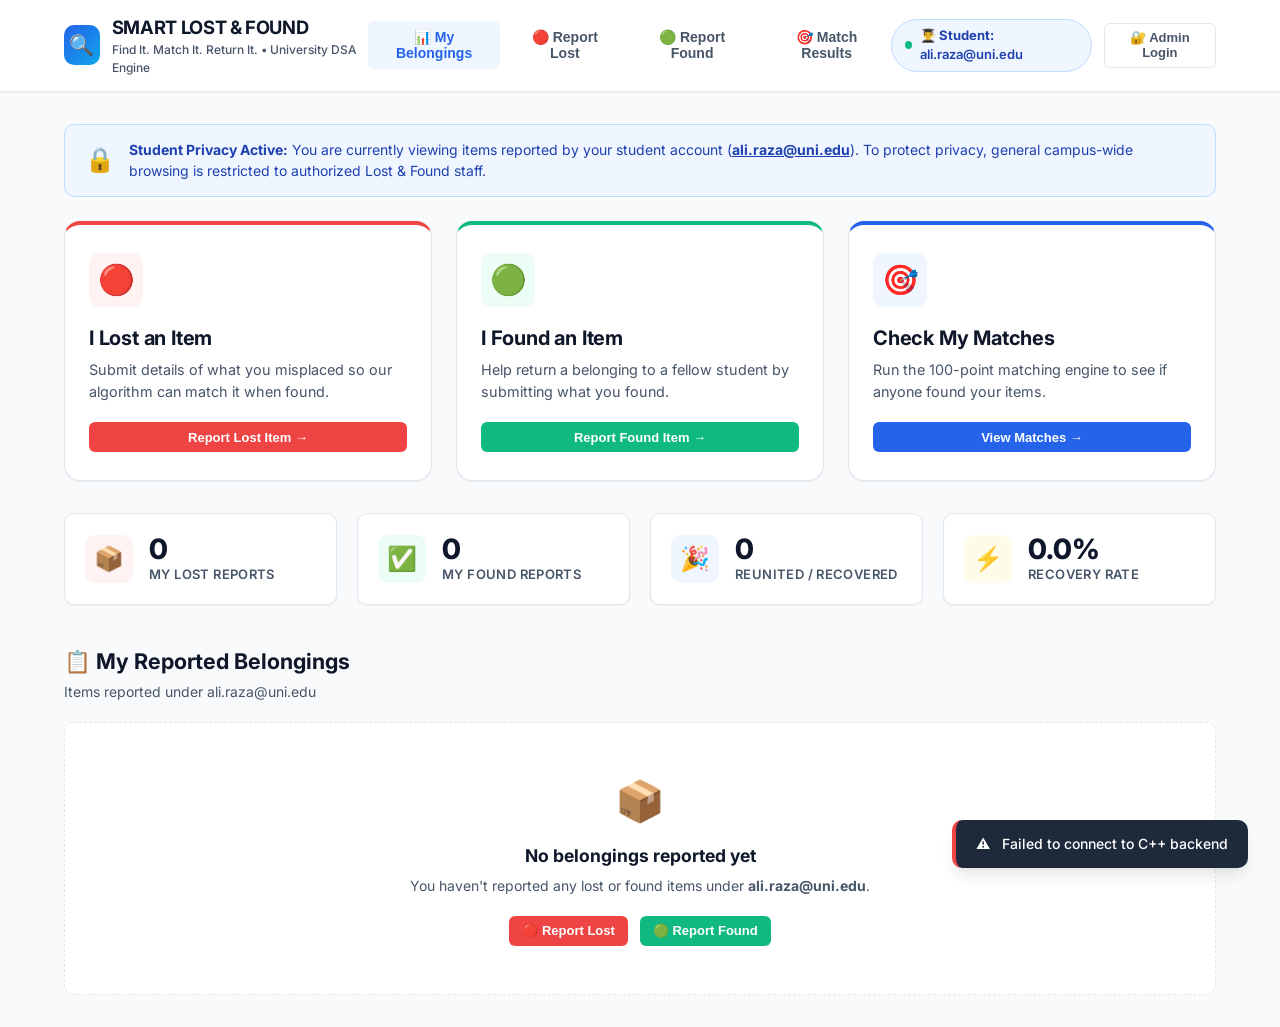
==== smart_lost_found/frontend/index.html @ 178364dd "first commit" ====
<!DOCTYPE html>
<html lang="en">

<head>
  <meta charset="UTF-8">
  <meta name="viewport" content="width=device-width, initial-scale=1.0">
  <title>Smart Lost & Found | Find It. Match It. Return It.</title>
  <link rel="stylesheet" href="css/style.css">
  <link rel="preconnect" href="https://fonts.googleapis.com">
  <link rel="preconnect" href="https://fonts.gstatic.com" crossorigin>
  <link
    href="https://fonts.googleapis.com/css2?family=Inter:wght@400;500;600;700;800&family=JetBrains+Mono:wght@400;600&display=swap"
    rel="stylesheet">
</head>

<body>

  <!-- Top Navigation Bar -->
  <header class="navbar">
    <div class="nav-container">
      <a href="#dashboard" class="brand-logo" onclick="switchView('dashboard')">
        <div class="brand-icon">🔍</div>
        <div>
          <div class="brand-title">SMART LOST &amp; FOUND</div>
          <div class="brand-motto">Find It. Match It. Return It. &bull; University DSA Engine</div>
        </div>
      </a>

      <!-- Primary Navigation Links -->
      <nav>
        <ul class="nav-links">
          <li><button class="nav-btn active" id="nav-dashboard" onclick="switchView('dashboard')">🏠 My Items</button>
          </li>
          <li><button class="nav-btn" id="nav-report-lost" onclick="switchView('report-lost')">🔴 Report Lost</button>
          </li>
          <li><button class="nav-btn" id="nav-report-found" onclick="switchView('report-found')">🟢 Report
              Found</button></li>
          <li><button class="nav-btn" id="nav-matches" onclick="switchView('matches')">🎯 Match Results</button></li>
          <!-- Admin-Only Navigation (Dynamically shown when admin logs in) -->
          <li id="nav-item-browse" style="display:none;"><button class="nav-btn" id="nav-browse"
              onclick="switchView('browse')">🔍 Browse All Items</button></li>
          <li id="nav-item-stats" style="display:none;"><button class="nav-btn" id="nav-stats"
              onclick="switchView('stats')">📈 DSA Engine &amp; Stats</button></li>
        </ul>
      </nav>

      <!-- User Role Status & Switcher -->
      <div class="user-auth-box">
        <div class="user-badge student-active" id="current-user-badge">
          <span class="user-role-dot"></span>
          <span id="current-user-label">👨‍🎓 Student</span>
        </div>
        <button class="btn btn-outline btn-sm" id="auth-action-btn" onclick="openLoginModal()">🔐 Switch / Admin
          Login</button>
      </div>
    </div>
  </header>

  <!-- Main Content Container -->
  <main class="main-wrapper">

    <!-- ===================================================================
         VIEW 1: DASHBOARD (HOME)
         =================================================================== -->
    <section id="view-dashboard" class="view-section active">

      <!-- Student Privacy Alert Banner (Visible only in student mode) -->
      <div class="privacy-banner" id="student-privacy-banner">
        <span class="privacy-icon">🔒</span>
        <div>
          <strong>Student Privacy Active:</strong> You are currently viewing items reported by your student account
          (<span id="banner-student-email" style="text-decoration:underline; font-weight:700;">ali.raza@uni.edu</span>).
          To protect privacy, general campus-wide browsing is restricted to authorized Lost &amp; Found staff.
        </div>
      </div>

      <!-- Quick Action Cards (Very easy to understand) -->
      <div class="quick-actions-row">
        <div class="action-card card-lost" onclick="switchView('report-lost')">
          <div class="action-icon">🔴</div>
          <div class="action-info">
            <h3 class="action-title">I Lost an Item</h3>
            <p class="action-desc">Submit details of what you misplaced so our algorithm can match it when found.</p>
          </div>
          <button class="btn btn-danger btn-sm">Report Lost Item &rarr;</button>
        </div>

        <div class="action-card card-found" onclick="switchView('report-found')">
          <div class="action-icon">🟢</div>
          <div class="action-info">
            <h3 class="action-title">I Found an Item</h3>
            <p class="action-desc">Help return a belonging to a fellow student by submitting what you found.</p>
          </div>
          <button class="btn btn-success btn-sm">Report Found Item &rarr;</button>
        </div>

        <div class="action-card card-match" onclick="switchView('matches')">
          <div class="action-icon">🎯</div>
          <div class="action-info">
            <h3 class="action-title">Check My Matches</h3>
            <p class="action-desc">Run the 100-point matching engine to see if anyone found your items.</p>
          </div>
          <button class="btn btn-primary btn-sm">View Matches &rarr;</button>
        </div>
      </div>

      <!-- Summary Stat Cards -->
      <div class="stats-grid">
        <div class="stat-card">
          <div class="stat-icon rose">📦</div>
          <div>
            <div class="stat-value" id="dash-total-lost">0</div>
            <div class="stat-label" id="label-stat-lost">My Lost Reports</div>
          </div>
        </div>
        <div class="stat-card">
          <div class="stat-icon green">✅</div>
          <div>
            <div class="stat-value" id="dash-total-found">0</div>
            <div class="stat-label" id="label-stat-found">My Found Reports</div>
          </div>
        </div>
        <div class="stat-card">
          <div class="stat-icon blue">🎉</div>
          <div>
            <div class="stat-value" id="dash-total-recovered">0</div>
            <div class="stat-label" id="label-stat-recovered">Reunited / Recovered</div>
          </div>
        </div>
        <div class="stat-card">
          <div class="stat-icon amber">⚡</div>
          <div>
            <div class="stat-value" id="dash-recovery-rate">0%</div>
            <div class="stat-label">Recovery Rate</div>
          </div>
        </div>
      </div>

      <!-- User's Items List Header -->
      <div class="section-header">
        <div>
          <h2 class="section-title" id="dashboard-items-heading">📋 My Reported Belongings</h2>
          <p class="section-subtitle" id="dashboard-items-subheading">Items you have reported to the university lost
            &amp; found system.</p>
        </div>
      </div>

      <!-- Items Grid -->
      <div class="items-grid" id="dashboard-recent-grid">
        <!-- Rendered dynamically by JavaScript -->
      </div>
    </section>

    <!-- ===================================================================
         VIEW 2: SEARCH & BROWSE (ADMIN ONLY)
         =================================================================== -->
    <section id="view-browse" class="view-section">
      <div class="section-header">
        <div>
          <h2 class="section-title">🔍 Campus Catalog Browser (Admin View)</h2>
          <p class="section-subtitle">Full visibility over all reported campus items. Sorted using manual Merge Sort.
          </p>
        </div>
      </div>

      <!-- Filter Controls Bar -->
      <div class="filter-bar">
        <div class="filter-row">
          <div class="search-input-box">
            <span class="search-icon">🔍</span>
            <input type="text" id="search-input" placeholder="Search by title, brand, color, location, or keyword..."
              oninput="handleSearchChange()">
          </div>
          <select class="select-control" id="filter-type" onchange="handleFilterChange()">
            <option value="ALL">All Types (Lost &amp; Found)</option>
            <option value="LOST">Lost Items Only</option>
            <option value="FOUND">Found Items Only</option>
          </select>
          <select class="select-control" id="filter-category" onchange="handleFilterChange()">
            <option value="ALL">All Categories</option>
            <option value="Electronics">Electronics</option>
            <option value="Documents & Cards">Documents &amp; Cards</option>
            <option value="Keys & Wallets">Keys &amp; Wallets</option>
            <option value="Bags & Backpacks">Bags &amp; Backpacks</option>
            <option value="Books & Stationery">Books &amp; Stationery</option>
          </select>
          <select class="select-control" id="filter-status" onchange="handleFilterChange()">
            <option value="ALL">All Statuses</option>
            <option value="ACTIVE">Active (Matching)</option>
            <option value="RECOVERED">Recovered (Archived)</option>
          </select>
          <select class="select-control" id="filter-sort" onchange="handleFilterChange()">
            <option value="DATE_NEWEST">Sort: Newest First (Merge Sort)</option>
            <option value="DATE_OLDEST">Sort: Oldest First (Merge Sort)</option>
            <option value="NAME_AZ">Sort: Name A-Z (Merge Sort)</option>
            <option value="NAME_ZA">Sort: Name Z-A (Merge Sort)</option>
          </select>
          <button class="btn btn-outline" onclick="resetFilters()">Reset Filters</button>
        </div>
      </div>

      <!-- Item Grid -->
      <div class="items-grid" id="browse-items-grid">
        <!-- Rendered via JS -->
      </div>
    </section>

    <!-- ===================================================================
         VIEW 3: REPORT LOST ITEM
         =================================================================== -->
    <section id="view-report-lost" class="view-section">
      <div class="form-card">
        <div class="form-header">
          <div class="form-header-badge badge-lost">🔴 STEP 1 OF RECOVERY</div>
          <h2 class="section-title">Report a Lost Item</h2>
          <p class="section-subtitle">Fill in the details below. Our C++ matching algorithm will compare it against all
            found items.</p>
        </div>

        <form id="form-lost" onsubmit="submitReport(event, 'LOST')">
          <div class="form-grid">
            <div class="form-group full-width">
              <label class="form-label">What is the item? *</label>
              <input type="text" class="form-input" id="lost-name" required
                placeholder="e.g., Casio FX-991ES Scientific Calculator, Black Dell Backpack">
              <span class="form-help">Enter brand and model if you know it for better matching accuracy.</span>
            </div>

            <div class="form-group">
              <label class="form-label">Category *</label>
              <select class="form-select" id="lost-category" required>
                <option value="">-- Choose Category --</option>
                <option value="Electronics">Electronics (Phones, Laptops, Calculators, USB)</option>
                <option value="Documents & Cards">Documents &amp; Cards (Student ID, Licenses)</option>
                <option value="Keys & Wallets">Keys &amp; Wallets</option>
                <option value="Bags & Backpacks">Bags &amp; Backpacks</option>
                <option value="Books & Stationery">Books &amp; Stationery</option>
                <option value="Other">Other</option>
              </select>
            </div>

            <div class="form-group">
              <label class="form-label">Primary Color *</label>
              <input type="text" class="form-input" id="lost-color" required placeholder="e.g., Black, Blue, Silver">
            </div>

            <div class="form-group">
              <label class="form-label">Brand / Manufacturer (Optional)</label>
              <input type="text" class="form-input" id="lost-brand" placeholder="e.g., Casio, Apple, Dell, Samsonite">
            </div>

            <div class="form-group">
              <label class="form-label">Campus Location Where Lost *</label>
              <select class="form-select" id="lost-location" required>
                <option value="">-- Select Location --</option>
                <option value="Main Library">Main Library</option>
                <option value="Cafeteria & Food Court">Cafeteria &amp; Food Court</option>
                <option value="Computer Science Labs">Computer Science Labs</option>
                <option value="Student Center">Student Center</option>
                <option value="Engineering Block A">Engineering Block A</option>
                <option value="Sports Complex / Gym">Sports Complex / Gym</option>
                <option value="Central Auditorium">Central Auditorium</option>
                <option value="Main Parking Area">Main Parking Area</option>
              </select>
            </div>

            <div class="form-group">
              <label class="form-label">Date Lost *</label>
              <input type="date" class="form-input" id="lost-date" required>
            </div>

            <div class="form-group">
              <label class="form-label">Your Contact (Email or Phone) *</label>
              <input type="text" class="form-input" id="lost-contact" required placeholder="e.g., ali.raza@uni.edu">
              <span class="form-help">Finder will use this to contact you when matched.</span>
            </div>

            <div class="form-group full-width">
              <label class="form-label">Keywords / Tags (Optional)</label>
              <input type="text" class="form-input" id="lost-keywords"
                placeholder="e.g., calculator casio fx991es scientific black math">
              <span class="form-help">Keywords boost the StringMatcher algorithm score (+10 pts).</span>
            </div>

            <div class="form-group full-width">
              <label class="form-label">Description / Identifying Marks</label>
              <textarea class="form-textarea" id="lost-description" rows="3"
                placeholder="Mention any scratches, stickers, case details, or unique features that prove it is yours..."></textarea>
            </div>
          </div>

          <button type="submit" class="btn btn-danger btn-large" style="width:100%;">🔴 SUBMIT LOST ITEM REPORT</button>
        </form>
      </div>
    </section>

    <!-- ===================================================================
         VIEW 4: REPORT FOUND ITEM
         =================================================================== -->
    <section id="view-report-found" class="view-section">
      <div class="form-card">
        <div class="form-header">
          <div class="form-header-badge badge-found">🟢 RETURN A BELONGING</div>
          <h2 class="section-title">Report a Found Item</h2>
          <p class="section-subtitle">Did you find an item on campus? Submit it here so the rightful owner can be
            contacted.</p>
        </div>

        <form id="form-found" onsubmit="submitReport(event, 'FOUND')">
          <div class="form-grid">
            <div class="form-group full-width">
              <label class="form-label">What item did you find? *</label>
              <input type="text" class="form-input" id="found-name" required
                placeholder="e.g., Casio Scientific Calculator, Blue Engineering File">
            </div>

            <div class="form-group">
              <label class="form-label">Category *</label>
              <select class="form-select" id="found-category" required>
                <option value="">-- Choose Category --</option>
                <option value="Electronics">Electronics (Phones, Laptops, Calculators, USB)</option>
                <option value="Documents & Cards">Documents &amp; Cards (Student ID, Licenses)</option>
                <option value="Keys & Wallets">Keys &amp; Wallets</option>
                <option value="Bags & Backpacks">Bags &amp; Backpacks</option>
                <option value="Books & Stationery">Books &amp; Stationery</option>
                <option value="Other">Other</option>
              </select>
            </div>

            <div class="form-group">
              <label class="form-label">Color *</label>
              <input type="text" class="form-input" id="found-color" required placeholder="e.g., Black, Blue, Silver">
            </div>

            <div class="form-group">
              <label class="form-label">Brand / Manufacturer (Optional)</label>
              <input type="text" class="form-input" id="found-brand" placeholder="e.g., Casio, Apple, Dell">
            </div>

            <div class="form-group">
              <label class="form-label">Campus Location Where Found *</label>
              <select class="form-select" id="found-location" required>
                <option value="">-- Select Location --</option>
                <option value="Main Library">Main Library</option>
                <option value="Cafeteria & Food Court">Cafeteria &amp; Food Court</option>
                <option value="Computer Science Labs">Computer Science Labs</option>
                <option value="Student Center">Student Center</option>
                <option value="Engineering Block A">Engineering Block A</option>
                <option value="Sports Complex / Gym">Sports Complex / Gym</option>
                <option value="Central Auditorium">Central Auditorium</option>
                <option value="Main Parking Area">Main Parking Area</option>
              </select>
            </div>

            <div class="form-group">
              <label class="form-label">Date Found *</label>
              <input type="date" class="form-input" id="found-date" required>
            </div>

            <div class="form-group">
              <label class="form-label">Your Contact (Finder Email or Phone) *</label>
              <input type="text" class="form-input" id="found-contact" required placeholder="e.g., finder@uni.edu">
              <span class="form-help">Owner will reach out to this contact to collect the item.</span>
            </div>

            <div class="form-group full-width">
              <label class="form-label">Keywords (Optional)</label>
              <input type="text" class="form-input" id="found-keywords"
                placeholder="e.g., calculator casio fx991es scientific desk library">
            </div>

            <div class="form-group full-width">
              <label class="form-label">Where did you find it / Where is it stored now?</label>
              <textarea class="form-textarea" id="found-description" rows="3"
                placeholder="e.g., Found on study table in 2nd floor library reading room. Currently with reception..."></textarea>
            </div>
          </div>

          <button type="submit" class="btn btn-success btn-large" style="width:100%;">🟢 SUBMIT FOUND ITEM
            REPORT</button>
        </form>
      </div>
    </section>

    <!-- ===================================================================
         VIEW 5: FIND MATCHES (DSA CORE ENGINE)
         =================================================================== -->
    <section id="view-matches" class="view-section">
      <div class="section-header">
        <div>
          <h2 class="section-title">🎯 Algorithmic Match Results</h2>
          <p class="section-subtitle">Evaluated using the 100-Point Rule Formula and ranked by the custom C++ Max Heap.
          </p>
        </div>
      </div>

      <!-- Match Selector Card -->
      <div class="filter-bar">
        <div style="font-size:0.9rem; font-weight:700; margin-bottom:0.4rem; color:var(--text-primary);">
          Select your lost item to find matches:
        </div>
        <div style="display:flex; gap:0.75rem; align-items:center; flex-wrap:wrap;">
          <select class="select-control" id="match-item-select" style="flex:1; min-width:280px;"
            onchange="runMatchAlgorithm()">
            <option value="">-- Choose a Lost Item --</option>
          </select>
          <button class="btn btn-primary" onclick="runMatchAlgorithm()">🚀 Run Match Algorithm</button>
        </div>
      </div>

      <!-- Selected Lost Item Card Preview -->
      <div id="match-target-summary" style="display:none; margin-bottom:1.5rem;">
        <!-- Filled via JS -->
      </div>

      <!-- Matches Results List -->
      <div id="matches-results-container">
        <div
          style="text-align:center; padding:3.5rem 1.5rem; color:var(--text-muted); background:white; border-radius:var(--radius-md); border:1px dashed var(--border);">
          <div style="font-size:2.5rem; margin-bottom:0.5rem;">🎯</div>
          <div style="font-weight:700; color:var(--text-primary); font-size:1.1rem; margin-bottom:0.25rem;">Select an
            Item to Check Matches</div>
          <p style="font-size:0.875rem; color:var(--text-secondary); max-width:440px; margin:0 auto;">
            Choose one of your lost items above to evaluate it against all found items turned into the campus office.
          </p>
        </div>
      </div>
    </section>

    <!-- ===================================================================
         VIEW 6: STATISTICS & DSA ENGINE DIAGNOSTICS (ADMIN ONLY)
         =================================================================== -->
    <section id="view-stats" class="view-section">
      <div class="section-header">
        <div>
          <h2 class="section-title">📈 System Statistics &amp; C++ DSA Diagnostics</h2>
          <p class="section-subtitle">Live inspection of the C++ data structures and algorithms powering this system.
          </p>
        </div>
        <button class="btn btn-outline btn-sm" onclick="loadStatistics()">↻ Refresh Diagnostics</button>
      </div>

      <!-- High-level stats -->
      <div class="stats-grid">
        <div class="stat-card">
          <div class="stat-icon rose">📦</div>
          <div>
            <div class="stat-value" id="stats-total-lost">0</div>
            <div class="stat-label">Total Lost Reports</div>
          </div>
        </div>
        <div class="stat-card">
          <div class="stat-icon green">✅</div>
          <div>
            <div class="stat-value" id="stats-total-found">0</div>
            <div class="stat-label">Total Found Reports</div>
          </div>
        </div>
        <div class="stat-card">
          <div class="stat-icon blue">🎉</div>
          <div>
            <div class="stat-value" id="stats-total-recovered">0</div>
            <div class="stat-label">Recovered Items</div>
          </div>
        </div>
        <div class="stat-card">
          <div class="stat-icon amber">🏷️</div>
          <div>
            <div class="stat-value" id="stats-top-category" style="font-size:1.1rem; line-height:1.4;">-</div>
            <div class="stat-label">Most Lost Category</div>
          </div>
        </div>
      </div>

      <!-- DSA Engine Technical Metrics Panel -->
      <div class="dsa-panel">
        <div class="dsa-header">
          <span>🧠 C++ DSA ENGINE LIVE METRICS &amp; DIAGNOSTICS</span>
          <span style="color:#10b981; font-weight:700;">● STATUS: OPERATIONAL</span>
        </div>
        <div class="dsa-stat-row">
          <span>Hash Table Bucket Capacity (m):</span>
          <span id="dsa-ht-cap" style="color:#38bdf8;">101 prime buckets</span>
        </div>
        <div class="dsa-stat-row">
          <span>Hash Table Stored Items (n):</span>
          <span id="dsa-ht-size" style="color:#38bdf8;">-</span>
        </div>
        <div class="dsa-stat-row">
          <span>Hash Table Collisions Count:</span>
          <span id="dsa-ht-col" style="color:#fbbf24;">0 (Separate Chaining chains: 0)</span>
        </div>
        <div class="dsa-stat-row">
          <span>Hash Table Current Load Factor (&alpha; = n / m):</span>
          <span id="dsa-ht-lf" style="color:#38bdf8;">-</span>
        </div>
        <div class="dsa-stat-row">
          <span>Binary Search Tree (BST) Node Count:</span>
          <span id="dsa-bst-nodes" style="color:#a78bfa;">-</span>
        </div>
        <div class="dsa-stat-row">
          <span>Binary Search Tree Height:</span>
          <span id="dsa-bst-height" style="color:#a78bfa;">-</span>
        </div>
        <div class="dsa-stat-row">
          <span>Manual Merge Sort Complexity:</span>
          <span style="color:#34d399;">O(n log n) Time | O(n) Auxiliary Space</span>
        </div>
        <div class="dsa-stat-row">
          <span>Custom Max Heap Priority Queue:</span>
          <span style="color:#f472b6;">O(log k) Insertion | O(log k) Extract-Max</span>
        </div>
      </div>

      <!-- BST In-Order Traversal Live Output -->
      <div
        style="background:white; border:1px solid var(--border); border-radius:var(--radius-md); padding:1.5rem; margin-top:1.5rem;">
        <h3 style="font-size:1.05rem; font-weight:700; margin-bottom:0.5rem;">🌲 BST In-Order Traversal (Alphabetical
          Sort Showcase)</h3>
        <p style="font-size:0.85rem; color:var(--text-secondary); margin-bottom:1rem;">
          Demonstrating in-order traversal (Left &rarr; Root &rarr; Right) over custom C++ BST nodes, guaranteeing
          lexicographical ordering.
        </p>
        <div id="bst-inorder-list"
          style="font-family:var(--font-mono); font-size:0.8125rem; background:var(--bg-subtle); padding:1rem; border-radius:var(--radius-sm); max-height:220px; overflow-y:auto;">
          Loading BST traversal from C++ engine...
        </div>
      </div>
    </section>

  </main>

  <!-- Modal for Item Details & Mark as Recovered -->
  <div class="modal-overlay" id="item-modal" style="display:none;" onclick="handleModalOverlayClick(event)">
    <div class="modal-content" id="modal-content-area">
      <!-- Filled via JS -->
    </div>
  </div>

  <!-- Modal for Student / Admin Login -->
  <div class="modal-overlay" id="login-modal" style="display:none;" onclick="handleLoginModalOverlayClick(event)">
    <div class="modal-content" style="max-width:440px;">
      <div style="display:flex; justify-content:space-between; align-items:center; margin-bottom:1rem;">
        <h3 style="font-size:1.2rem; font-weight:800;" id="login-modal-title">Sign In / Switch Role</h3>
        <button onclick="closeLoginModal()"
          style="background:none; border:none; font-size:1.5rem; cursor:pointer; color:var(--text-muted);">&times;</button>
      </div>

      <div class="auth-modal-tabs">
        <button class="auth-tab-btn active" id="tab-student-btn" onclick="switchAuthTab('STUDENT')">👨‍🎓 Student
          Sign-In</button>
        <button class="auth-tab-btn" id="tab-admin-btn" onclick="switchAuthTab('ADMIN')">🛡️ Admin Sign-In</button>
      </div>

      <!-- Student Form -->
      <form id="student-login-form" onsubmit="handleStudentLogin(event)">
        <p style="font-size:0.85rem; color:var(--text-secondary); margin-bottom:1rem;">
          Enter your university student email or roll number to view your reported items and matching results.
        </p>
        <div class="form-group" style="margin-bottom:1.25rem;">
          <label class="form-label">University Email / ID *</label>
          <input type="text" class="form-input" id="login-student-email" required placeholder="e.g., ali.raza@uni.edu"
            value="ali.raza@uni.edu">
          <span class="form-help">Sample accounts with records: ali.raza@uni.edu, sara.k@uni.edu, omar.s@uni.edu</span>
        </div>
        <button type="submit" class="btn btn-primary" style="width:100%;">Sign In as Student</button>
      </form>

      <!-- Admin Form -->
      <form id="admin-login-form" style="display:none;" onsubmit="handleAdminLogin(event)">
        <p style="font-size:0.85rem; color:var(--text-secondary); margin-bottom:1rem;">
          Administrative portal for Lost &amp; Found department staff. Unlocks the entire campus database and DSA
          diagnostics.
        </p>
        <div class="form-group" style="margin-bottom:1rem;">
          <label class="form-label">Admin Username</label>
          <input type="text" class="form-input" id="login-admin-user" required placeholder="admin" value="admin">
        </div>
        <div class="form-group" style="margin-bottom:1.25rem;">
          <label class="form-label">Admin Password</label>
          <input type="password" class="form-input" id="login-admin-pass" required placeholder="••••••••"
            value="admin123">
          <span class="form-help">Default demo credentials: admin / admin123</span>
        </div>
        <button type="submit" class="btn btn-danger" style="width:100%;">Sign In as Administrator</button>
      </form>
    </div>
  </div>

  <!-- Toast Notification Container -->
  <div class="toast-container" id="toast-container"></div>

  <script src="js/app.js"></script>
</body>

</html>
---- smart_lost_found/frontend/css/style.css ----
/* ==========================================================================
   SMART LOST & FOUND - MODERN UNIVERSITY DESIGN SYSTEM
   "Find It. Match It. Return It."
   ========================================================================== */

:root {
  --font-sans: 'Inter', -apple-system, BlinkMacSystemFont, 'Segoe UI', Roboto, sans-serif;
  --font-mono: 'JetBrains Mono', 'Fira Code', Consolas, monospace;

  /* Color Palette */
  --bg-main: #f8fafc;
  --bg-card: #ffffff;
  --bg-subtle: #f1f5f9;

  --primary: #2563eb;
  --primary-hover: #1d4ed8;
  --primary-light: #eff6ff;

  --accent: #0ea5e9;
  --accent-light: #e0f2fe;

  --success: #10b981;
  --success-light: #ecfdf5;
  --success-text: #065f46;

  --warning: #f59e0b;
  --warning-light: #fffbeb;
  --warning-text: #92400e;

  --danger: #ef4444;
  --danger-light: #fef2f2;
  --danger-text: #991b1b;

  --text-primary: #0f172a;
  --text-secondary: #475569;
  --text-muted: #94a3b8;

  --border: #e2e8f0;
  --border-focus: #93c5fd;

  --shadow-sm: 0 1px 2px 0 rgba(0, 0, 0, 0.05);
  --shadow-md: 0 4px 6px -1px rgba(0, 0, 0, 0.08), 0 2px 4px -2px rgba(0, 0, 0, 0.05);
  --shadow-lg: 0 10px 15px -3px rgba(0, 0, 0, 0.1), 0 4px 6px -4px rgba(0, 0, 0, 0.05);

  --radius-sm: 6px;
  --radius-md: 10px;
  --radius-lg: 16px;
  --radius-full: 9999px;
}

* {
  box-sizing: border-box;
  margin: 0;
  padding: 0;
}

body {
  font-family: var(--font-sans);
  background-color: var(--bg-main);
  color: var(--text-primary);
  line-height: 1.5;
  -webkit-font-smoothing: antialiased;
}

/* ── Top Navbar ───────────────────────────────────────────────────────── */
.navbar {
  background: var(--bg-card);
  border-bottom: 1px solid var(--border);
  position: sticky;
  top: 0;
  z-index: 100;
  box-shadow: var(--shadow-sm);
}

.nav-container {
  max-width: 1200px;
  margin: 0 auto;
  padding: 0.85rem 1.5rem;
  display: flex;
  align-items: center;
  justify-content: space-between;
}

.brand-logo {
  display: flex;
  align-items: center;
  gap: 0.75rem;
  text-decoration: none;
  color: var(--text-primary);
}

.brand-icon {
  width: 40px;
  height: 40px;
  background: linear-gradient(135deg, var(--primary), var(--accent));
  color: white;
  border-radius: var(--radius-md);
  display: flex;
  align-items: center;
  justify-content: center;
  font-size: 1.25rem;
  font-weight: 800;
}

.brand-title {
  font-size: 1.15rem;
  font-weight: 700;
  letter-spacing: -0.02em;
  color: var(--text-primary);
}

.brand-motto {
  font-size: 0.75rem;
  color: var(--text-secondary);
  font-weight: 500;
}

.nav-links {
  display: flex;
  gap: 0.5rem;
  list-style: none;
}

.nav-btn {
  background: transparent;
  border: none;
  padding: 0.5rem 0.85rem;
  border-radius: var(--radius-sm);
  font-size: 0.875rem;
  font-weight: 600;
  color: var(--text-secondary);
  cursor: pointer;
  transition: all 0.15s ease;
  display: flex;
  align-items: center;
  gap: 0.4rem;
}

.nav-btn:hover {
  background-color: var(--bg-subtle);
  color: var(--primary);
}

.nav-btn.active {
  background-color: var(--primary-light);
  color: var(--primary);
}

/* ── Main Container ───────────────────────────────────────────────────── */
.main-wrapper {
  max-width: 1200px;
  margin: 2rem auto;
  padding: 0 1.5rem;
  min-height: calc(100vh - 160px);
}

.view-section {
  display: none;
  animation: fadeIn 0.2s ease-in-out;
}

.view-section.active {
  display: block;
}

@keyframes fadeIn {
  from {
    opacity: 0;
    transform: translateY(4px);
  }

  to {
    opacity: 1;
    transform: translateY(0);
  }
}

/* ── Hero Banner & Stats ──────────────────────────────────────────────── */
.hero-card {
  background: linear-gradient(135deg, #1e3a8a, #2563eb);
  color: white;
  border-radius: var(--radius-lg);
  padding: 2.5rem;
  margin-bottom: 2rem;
  box-shadow: var(--shadow-md);
  position: relative;
  overflow: hidden;
}

.hero-card h1 {
  font-size: 2rem;
  font-weight: 800;
  margin-bottom: 0.5rem;
}

.hero-card p {
  color: #bfdbfe;
  font-size: 1rem;
  max-width: 650px;
  margin-bottom: 1.75rem;
}

.hero-actions {
  display: flex;
  gap: 1rem;
  flex-wrap: wrap;
}

.stats-grid {
  display: grid;
  grid-template-columns: repeat(auto-fit, minmax(200px, 1fr));
  gap: 1.25rem;
  margin-bottom: 2.5rem;
}

.stat-card {
  background: var(--bg-card);
  border: 1px solid var(--border);
  border-radius: var(--radius-md);
  padding: 1.25rem;
  box-shadow: var(--shadow-sm);
  display: flex;
  align-items: center;
  gap: 1rem;
}

.stat-icon {
  width: 48px;
  height: 48px;
  border-radius: var(--radius-md);
  display: flex;
  align-items: center;
  justify-content: center;
  font-size: 1.5rem;
}

.stat-icon.blue {
  background: var(--primary-light);
  color: var(--primary);
}

.stat-icon.green {
  background: var(--success-light);
  color: var(--success);
}

.stat-icon.amber {
  background: var(--warning-light);
  color: var(--warning);
}

.stat-icon.rose {
  background: var(--danger-light);
  color: var(--danger);
}

.stat-value {
  font-size: 1.75rem;
  font-weight: 800;
  color: var(--text-primary);
  line-height: 1.1;
}

.stat-label {
  font-size: 0.8125rem;
  color: var(--text-secondary);
  font-weight: 600;
  text-transform: uppercase;
  letter-spacing: 0.03em;
}

/* ── Section Titles ───────────────────────────────────────────────────── */
.section-header {
  display: flex;
  align-items: center;
  justify-content: space-between;
  margin-bottom: 1.25rem;
}

.section-title {
  font-size: 1.35rem;
  font-weight: 700;
  color: var(--text-primary);
  display: flex;
  align-items: center;
  gap: 0.5rem;
}

.section-subtitle {
  font-size: 0.875rem;
  color: var(--text-secondary);
  margin-top: 0.2rem;
}

/* ── Buttons ──────────────────────────────────────────────────────────── */
.btn {
  display: inline-flex;
  align-items: center;
  justify-content: center;
  gap: 0.5rem;
  padding: 0.65rem 1.25rem;
  border-radius: var(--radius-sm);
  font-size: 0.875rem;
  font-weight: 600;
  cursor: pointer;
  border: 1px solid transparent;
  transition: all 0.15s ease;
  text-decoration: none;
}

.btn-primary {
  background: var(--primary);
  color: white;
}

.btn-primary:hover {
  background: var(--primary-hover);
}

.btn-success {
  background: var(--success);
  color: white;
}

.btn-success:hover {
  background: #059669;
}

.btn-danger {
  background: var(--danger);
  color: white;
}

.btn-danger:hover {
  background: #dc2626;
}

.btn-outline {
  background: white;
  border-color: var(--border);
  color: var(--text-secondary);
}

.btn-outline:hover {
  background: var(--bg-subtle);
  color: var(--text-primary);
}

.btn-white {
  background: white;
  color: var(--primary);
  font-weight: 700;
}

.btn-white:hover {
  background: #f8fafc;
}

.btn-sm {
  padding: 0.4rem 0.75rem;
  font-size: 0.8125rem;
}

/* ── Search & Filter Controls ─────────────────────────────────────────── */
.filter-bar {
  background: var(--bg-card);
  border: 1px solid var(--border);
  border-radius: var(--radius-md);
  padding: 1.25rem;
  margin-bottom: 1.5rem;
  box-shadow: var(--shadow-sm);
  display: flex;
  flex-direction: column;
  gap: 1rem;
}

.filter-row {
  display: flex;
  gap: 0.75rem;
  flex-wrap: wrap;
}

.search-input-box {
  flex: 1;
  min-width: 250px;
  position: relative;
}

.search-input-box input {
  width: 100%;
  padding: 0.65rem 1rem 0.65rem 2.5rem;
  border: 1px solid var(--border);
  border-radius: var(--radius-sm);
  font-size: 0.9rem;
  outline: none;
  transition: border-color 0.15s;
}

.search-input-box input:focus {
  border-color: var(--primary);
}

.search-icon {
  position: absolute;
  left: 0.85rem;
  top: 50%;
  transform: translateY(-50%);
  color: var(--text-muted);
}

.select-control {
  padding: 0.65rem 2rem 0.65rem 0.85rem;
  border: 1px solid var(--border);
  border-radius: var(--radius-sm);
  font-size: 0.875rem;
  background-color: white;
  color: var(--text-primary);
  outline: none;
  cursor: pointer;
}

.select-control:focus {
  border-color: var(--primary);
}

/* ── Item Cards Grid ──────────────────────────────────────────────────── */
.items-grid {
  display: grid;
  grid-template-columns: repeat(auto-fill, minmax(320px, 1fr));
  gap: 1.25rem;
}

.item-card {
  background: var(--bg-card);
  border: 1px solid var(--border);
  border-radius: var(--radius-md);
  padding: 1.25rem;
  box-shadow: var(--shadow-sm);
  transition: transform 0.15s ease, box-shadow 0.15s ease;
  display: flex;
  flex-direction: column;
  justify-content: space-between;
}

.item-card:hover {
  transform: translateY(-2px);
  box-shadow: var(--shadow-md);
}

.card-header {
  display: flex;
  align-items: flex-start;
  justify-content: space-between;
  margin-bottom: 0.75rem;
}

.badge {
  display: inline-flex;
  align-items: center;
  padding: 0.2rem 0.6rem;
  border-radius: var(--radius-full);
  font-size: 0.75rem;
  font-weight: 700;
  text-transform: uppercase;
  letter-spacing: 0.04em;
}

.badge-lost {
  background: #fee2e2;
  color: #b91c1c;
}

.badge-found {
  background: #dcfce7;
  color: #15803d;
}

.badge-active {
  background: #e0e7ff;
  color: #3730a3;
}

.badge-recovered {
  background: #f3f4f6;
  color: #4b5563;
}

.badge-match {
  background: #fef3c7;
  color: #b45309;
}

.item-title {
  font-size: 1.05rem;
  font-weight: 700;
  color: var(--text-primary);
  margin-bottom: 0.35rem;
  line-height: 1.3;
}

.item-description {
  font-size: 0.875rem;
  color: var(--text-secondary);
  margin-bottom: 1rem;
  display: -webkit-box;
  -webkit-line-clamp: 2;
  -webkit-box-orient: vertical;
  overflow: hidden;
}

.item-meta-grid {
  display: grid;
  grid-template-columns: 1fr 1fr;
  gap: 0.5rem;
  font-size: 0.8125rem;
  background: var(--bg-subtle);
  padding: 0.75rem;
  border-radius: var(--radius-sm);
  margin-bottom: 1rem;
}

.meta-item {
  display: flex;
  flex-direction: column;
}

.meta-label {
  color: var(--text-muted);
  font-size: 0.7rem;
  text-transform: uppercase;
  font-weight: 600;
}

.meta-value {
  color: var(--text-primary);
  font-weight: 600;
  white-space: nowrap;
  overflow: hidden;
  text-overflow: ellipsis;
}

.card-footer {
  display: flex;
  align-items: center;
  justify-content: space-between;
  border-top: 1px solid var(--border);
  padding-top: 0.75rem;
}

/* ── Match Cards ──────────────────────────────────────────────────────── */
.match-card {
  background: var(--bg-card);
  border: 2px solid var(--border);
  border-radius: var(--radius-md);
  padding: 1.5rem;
  margin-bottom: 1.25rem;
  box-shadow: var(--shadow-sm);
  display: flex;
  gap: 1.5rem;
  align-items: center;
}

.match-card.tier-very-strong {
  border-color: var(--success);
}

.match-card.tier-strong {
  border-color: var(--primary);
}

.match-card.tier-possible {
  border-color: var(--warning);
}

.match-card.tier-low {
  border-color: var(--border);
}

.score-circle {
  width: 90px;
  height: 90px;
  border-radius: 50%;
  display: flex;
  flex-direction: column;
  align-items: center;
  justify-content: center;
  flex-shrink: 0;
  font-weight: 800;
}

.score-circle.tier-very-strong {
  background: var(--success-light);
  color: var(--success-text);
}

.score-circle.tier-strong {
  background: var(--primary-light);
  color: var(--primary);
}

.score-circle.tier-possible {
  background: var(--warning-light);
  color: var(--warning-text);
}

.score-circle.tier-low {
  background: var(--bg-subtle);
  color: var(--text-secondary);
}

.score-num {
  font-size: 1.6rem;
  line-height: 1;
}

.score-label {
  font-size: 0.65rem;
  text-transform: uppercase;
  letter-spacing: 0.05em;
}

.match-details {
  flex: 1;
}

.match-tier-badge {
  font-size: 0.75rem;
  font-weight: 700;
  padding: 0.2rem 0.6rem;
  border-radius: var(--radius-sm);
  display: inline-block;
  margin-bottom: 0.4rem;
}

.audit-list {
  list-style: none;
  margin-top: 0.5rem;
  font-size: 0.8125rem;
  color: var(--text-secondary);
}

.audit-list li {
  margin-bottom: 0.2rem;
  display: flex;
  align-items: center;
  gap: 0.4rem;
}

/* ── Forms ────────────────────────────────────────────────────────────── */
.form-card {
  background: var(--bg-card);
  border: 1px solid var(--border);
  border-radius: var(--radius-lg);
  padding: 2rem;
  max-width: 760px;
  margin: 0 auto;
  box-shadow: var(--shadow-sm);
}

.form-grid {
  display: grid;
  grid-template-columns: 1fr 1fr;
  gap: 1.25rem;
  margin-bottom: 1.5rem;
}

.form-group {
  display: flex;
  flex-direction: column;
  gap: 0.4rem;
}

.form-group.full-width {
  grid-column: span 2;
}

.form-label {
  font-size: 0.875rem;
  font-weight: 600;
  color: var(--text-primary);
}

.form-input,
.form-textarea,
.form-select {
  padding: 0.65rem 0.85rem;
  border: 1px solid var(--border);
  border-radius: var(--radius-sm);
  font-size: 0.9rem;
  outline: none;
  font-family: inherit;
  transition: border-color 0.15s;
}

.form-input:focus,
.form-textarea:focus,
.form-select:focus {
  border-color: var(--primary);
  box-shadow: 0 0 0 3px rgba(37, 99, 235, 0.1);
}

.form-help {
  font-size: 0.75rem;
  color: var(--text-muted);
}

/* ── DSA Metrics Box ──────────────────────────────────────────────────── */
.dsa-panel {
  background: #0f172a;
  color: #f8fafc;
  border-radius: var(--radius-md);
  padding: 1.5rem;
  font-family: var(--font-mono);
  margin-top: 1.5rem;
  box-shadow: var(--shadow-md);
}

.dsa-header {
  display: flex;
  justify-content: space-between;
  align-items: center;
  border-bottom: 1px solid #334155;
  padding-bottom: 0.75rem;
  margin-bottom: 1rem;
  font-size: 0.875rem;
  color: #38bdf8;
}

.dsa-stat-row {
  display: flex;
  justify-content: space-between;
  padding: 0.4rem 0;
  font-size: 0.8125rem;
  border-bottom: 1px dashed #1e293b;
}

/* ── Toast Notifications ──────────────────────────────────────────────── */
.toast-container {
  position: fixed;
  bottom: 2rem;
  right: 2rem;
  z-index: 9999;
  display: flex;
  flex-direction: column;
  gap: 0.5rem;
}

.toast {
  background: #1e293b;
  color: white;
  padding: 0.85rem 1.25rem;
  border-radius: var(--radius-md);
  font-size: 0.875rem;
  font-weight: 500;
  box-shadow: var(--shadow-lg);
  display: flex;
  align-items: center;
  gap: 0.75rem;
  animation: slideIn 0.25s cubic-bezier(0.16, 1, 0.3, 1);
}

.toast.success {
  border-left: 4px solid var(--success);
}

.toast.error {
  border-left: 4px solid var(--danger);
}

@keyframes slideIn {
  from {
    transform: translateX(100%);
    opacity: 0;
  }

  to {
    transform: translateX(0);
    opacity: 1;
  }
}

/* ── Modal ────────────────────────────────────────────────────────────── */
.modal-overlay {
  position: fixed;
  inset: 0;
  background: rgba(15, 23, 42, 0.6);
  backdrop-filter: blur(4px);
  display: flex;
  align-items: center;
  justify-content: center;
  z-index: 1000;
  padding: 1rem;
}

.modal-content {
  background: white;
  border-radius: var(--radius-lg);
  max-width: 560px;
  width: 100%;
  padding: 2rem;
  box-shadow: var(--shadow-lg);
}

/* Responsive */
@media (max-width: 768px) {
  .nav-container {
    flex-direction: column;
    gap: 0.75rem;
  }

  .form-grid {
    grid-template-columns: 1fr;
  }

  .form-group.full-width {
    grid-column: span 1;
  }

  .match-card {
    flex-direction: column;
    text-align: center;
  }

  .score-circle {
    margin: 0 auto;
  }
}

/* ── User Auth & Role Bar ─────────────────────────────────────────────── */
.user-auth-box {
  display: flex;
  align-items: center;
  gap: 0.75rem;
}

.user-badge {
  display: flex;
  align-items: center;
  gap: 0.5rem;
  padding: 0.4rem 0.85rem;
  background: var(--bg-subtle);
  border: 1px solid var(--border);
  border-radius: var(--radius-full);
  font-size: 0.8125rem;
  font-weight: 600;
  color: var(--text-primary);
}

.user-badge.admin-active {
  background: #fef2f2;
  border-color: #fca5a5;
  color: #991b1b;
}

.user-badge.student-active {
  background: var(--primary-light);
  border-color: #bfdbfe;
  color: #1e40af;
}

.user-role-dot {
  width: 8px;
  height: 8px;
  border-radius: 50%;
  background: var(--success);
}

.user-badge.admin-active .user-role-dot {
  background: var(--danger);
}

.privacy-banner {
  background: #eff6ff;
  border: 1px solid #bfdbfe;
  border-radius: var(--radius-md);
  padding: 0.9rem 1.25rem;
  margin-bottom: 1.5rem;
  display: flex;
  align-items: center;
  gap: 0.85rem;
  font-size: 0.875rem;
  color: #1e40af;
}

.auth-modal-tabs {
  display: flex;
  border-bottom: 2px solid var(--border);
  margin-bottom: 1.5rem;
  gap: 0.5rem;
}

.auth-tab-btn {
  padding: 0.65rem 1rem;
  font-weight: 600;
  font-size: 0.9rem;
  background: none;
  border: none;
  border-bottom: 2px solid transparent;
  margin-bottom: -2px;
  cursor: pointer;
  color: var(--text-secondary);
}

.auth-tab-btn.active {
  color: var(--primary);
  border-bottom-color: var(--primary);
}

/* ── Quick Action Cards (Intuitive 3-Column Home Layout) ─────────────── */
.quick-actions-row {
  display: grid;
  grid-template-columns: repeat(auto-fit, minmax(280px, 1fr));
  gap: 1.5rem;
  margin-bottom: 2rem;
}

.action-card {
  background: var(--bg-card);
  border: 1px solid var(--border);
  border-radius: var(--radius-lg);
  padding: 1.75rem 1.5rem;
  box-shadow: var(--shadow-sm);
  display: flex;
  flex-direction: column;
  justify-content: space-between;
  cursor: pointer;
  transition: all 0.2s cubic-bezier(0.16, 1, 0.3, 1);
  position: relative;
  overflow: hidden;
}

.action-card:hover {
  transform: translateY(-4px);
  box-shadow: var(--shadow-lg);
}

.action-card.card-lost {
  border-top: 4px solid var(--danger);
}

.action-card.card-lost:hover {
  border-color: #fca5a5;
  border-top-color: var(--danger);
}

.action-card.card-found {
  border-top: 4px solid var(--success);
}

.action-card.card-found:hover {
  border-color: #86efac;
  border-top-color: var(--success);
}

.action-card.card-match {
  border-top: 4px solid var(--primary);
}

.action-card.card-match:hover {
  border-color: #93c5fd;
  border-top-color: var(--primary);
}

.action-icon {
  width: 54px;
  height: 54px;
  border-radius: var(--radius-md);
  display: flex;
  align-items: center;
  justify-content: center;
  font-size: 1.85rem;
  margin-bottom: 1rem;
}

.card-lost .action-icon {
  background: var(--danger-light);
}

.card-found .action-icon {
  background: var(--success-light);
}

.card-match .action-icon {
  background: var(--primary-light);
}

.action-title {
  font-size: 1.25rem;
  font-weight: 700;
  color: var(--text-primary);
  margin-bottom: 0.4rem;
  letter-spacing: -0.01em;
}

.action-desc {
  font-size: 0.9rem;
  color: var(--text-secondary);
  line-height: 1.5;
  margin-bottom: 1.25rem;
}

.privacy-icon {
  font-size: 1.5rem;
  line-height: 1;
  flex-shrink: 0;
}
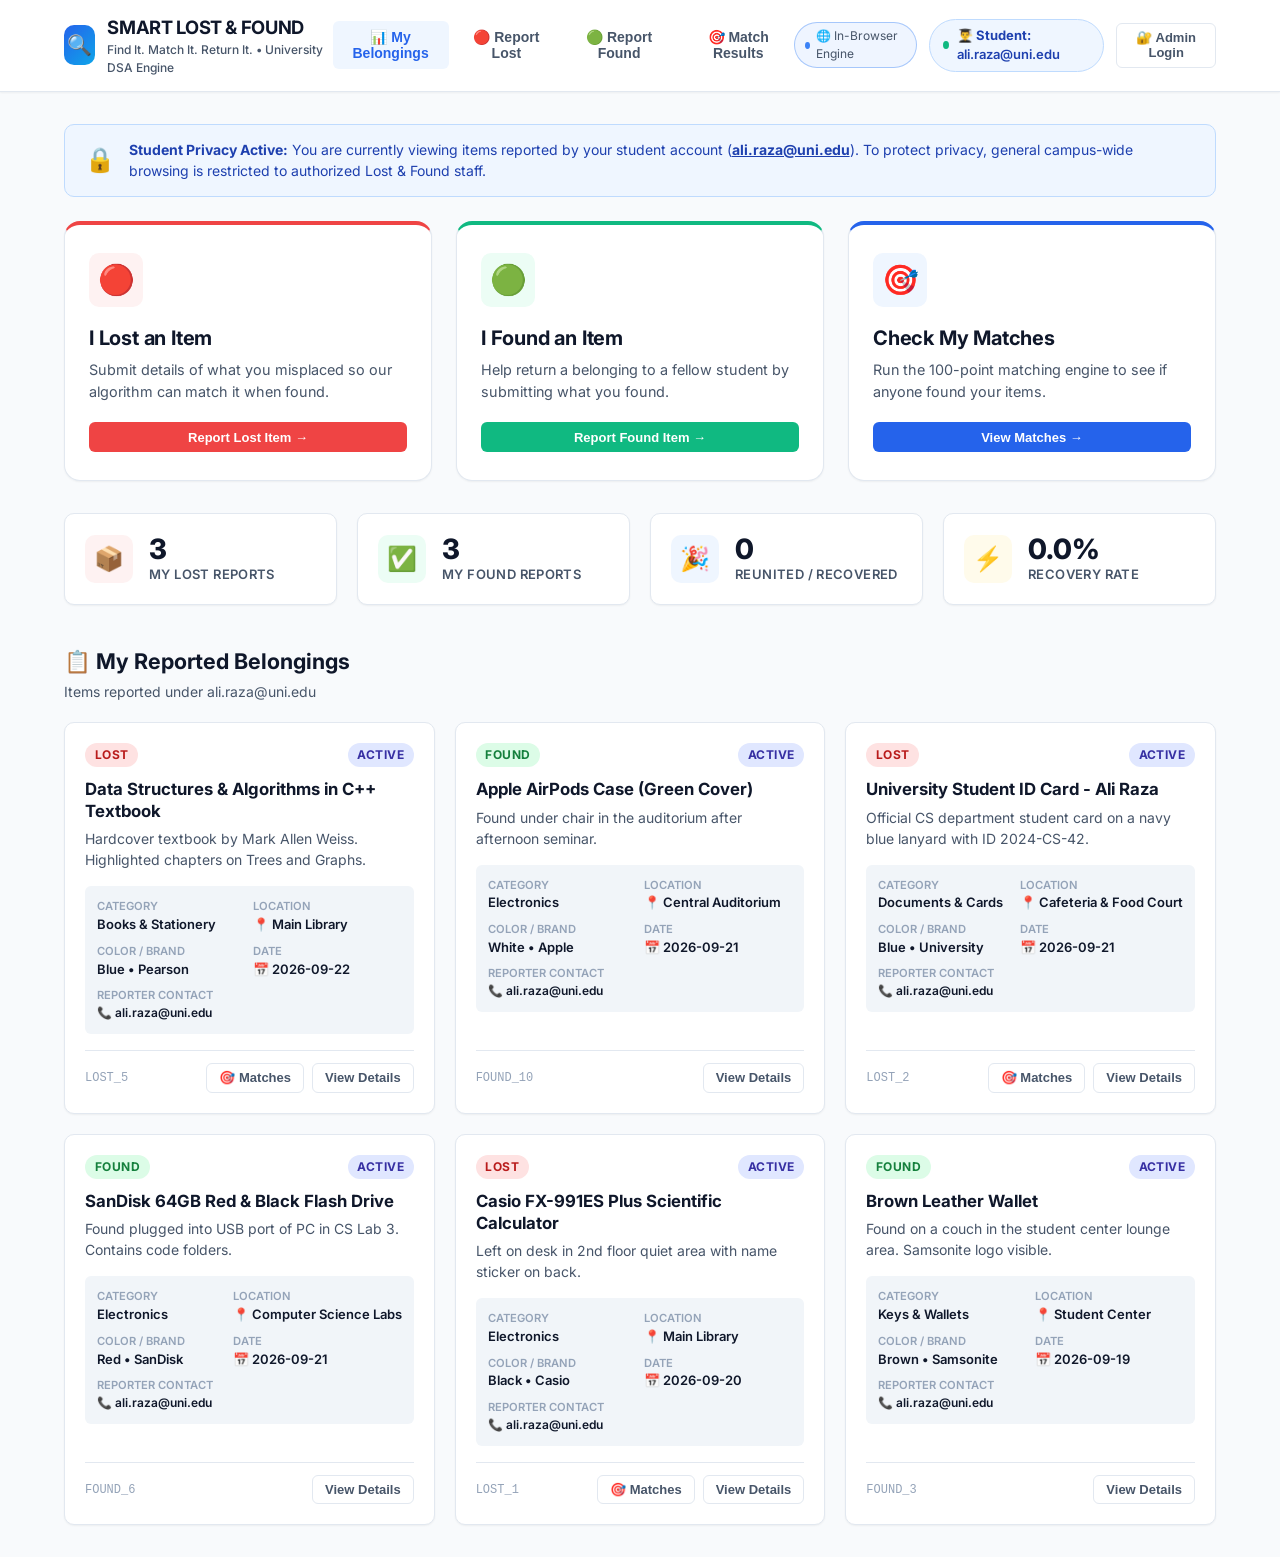
==== commit 6cd88da5: "third commit" ====
--- a/smart_lost_found/frontend/index.html
+++ b/smart_lost_found/frontend/index.html
@@ -46,6 +46,10 @@
 
       <!-- User Role Status & Switcher -->
       <div class="user-auth-box">
+        <div id="engine-status-badge" onclick="openBackendConfigModal()" style="font-size:0.75rem; padding:0.25rem 0.6rem; border-radius:9999px; background:#f1f5f9; border:1px solid #e2e8f0; display:inline-flex; align-items:center; gap:0.35rem; color:#475569; cursor:pointer;" title="Click to view or connect C++ Backend URL">
+          <span id="engine-dot" style="width:7px; height:7px; border-radius:50%; background:#10b981; display:inline-block;"></span>
+          <span id="engine-label">Checking Engine...</span>
+        </div>
         <div class="user-badge student-active" id="current-user-badge">
           <span class="user-role-dot"></span>
           <span id="current-user-label">👨‍🎓 Student</span>
@@ -587,6 +591,43 @@
     </div>
   </div>
 
+  <!-- Backend Configuration Modal -->
+  <div id="backend-modal" class="modal-overlay" onclick="handleBackendModalOverlay(event)" style="display:none;">
+    <div class="modal-card" style="max-width:480px;">
+      <div style="display:flex; justify-content:space-between; align-items:center; margin-bottom:1.25rem;">
+        <h3 style="margin:0; font-size:1.15rem; font-weight:700;">⚙️ Backend Server Connection</h3>
+        <button onclick="closeBackendConfigModal()" style="background:none; border:none; font-size:1.5rem; cursor:pointer; color:var(--text-muted);">&times;</button>
+      </div>
+
+      <div style="margin-bottom:1rem; padding:0.85rem; border-radius:var(--radius-sm); background:var(--bg-subtle, #f8fafc); border:1px solid var(--border, #e2e8f0); font-size:0.85rem;">
+        <div><strong>Current Mode:</strong> <span id="modal-engine-mode-text">Checking...</span></div>
+        <p style="margin:0.35rem 0 0 0; color:var(--text-secondary); font-size:0.8rem;">
+          On GitHub Pages, the in-browser DSA engine runs automatically. If you want to connect this live site directly to your local C++ Winsock server, enter an HTTPS tunnel or cloud server URL below.
+        </p>
+      </div>
+
+      <div class="form-group" style="margin-bottom:1rem;">
+        <label class="form-label">C++ Backend Server URL</label>
+        <input type="text" class="form-input" id="custom-backend-url" placeholder="e.g. https://xxxx.loca.lt or https://xxxx.ngrok-free.app">
+        <span class="form-help">Leave empty to use automatic local/in-browser engine.</span>
+      </div>
+
+      <div style="display:flex; gap:0.5rem; justify-content:flex-end;">
+        <button type="button" class="btn btn-outline btn-sm" onclick="resetBackendToAuto()">Reset to Default</button>
+        <button type="button" class="btn btn-primary btn-sm" onclick="saveAndTestBackendUrl()">Connect &amp; Test</button>
+      </div>
+
+      <div style="margin-top:1.25rem; padding-top:1rem; border-top:1px solid var(--border); font-size:0.75rem; color:var(--text-muted);">
+        <strong>💡 How to link your local PC C++ server to GitHub Pages:</strong>
+        <ol style="margin:0.35rem 0 0 1.25rem; padding:0;">
+          <li>Run <code>run_system.bat</code> on your PC (port 8080).</li>
+          <li>In a terminal, run: <code>npx localtunnel --port 8080</code> (or <code>ngrok http 8080</code>).</li>
+          <li>Paste the generated <code>https://...</code> URL above and click Connect!</li>
+        </ol>
+      </div>
+    </div>
+  </div>
+
   <!-- Toast Notification Container -->
   <div class="toast-container" id="toast-container"></div>
 
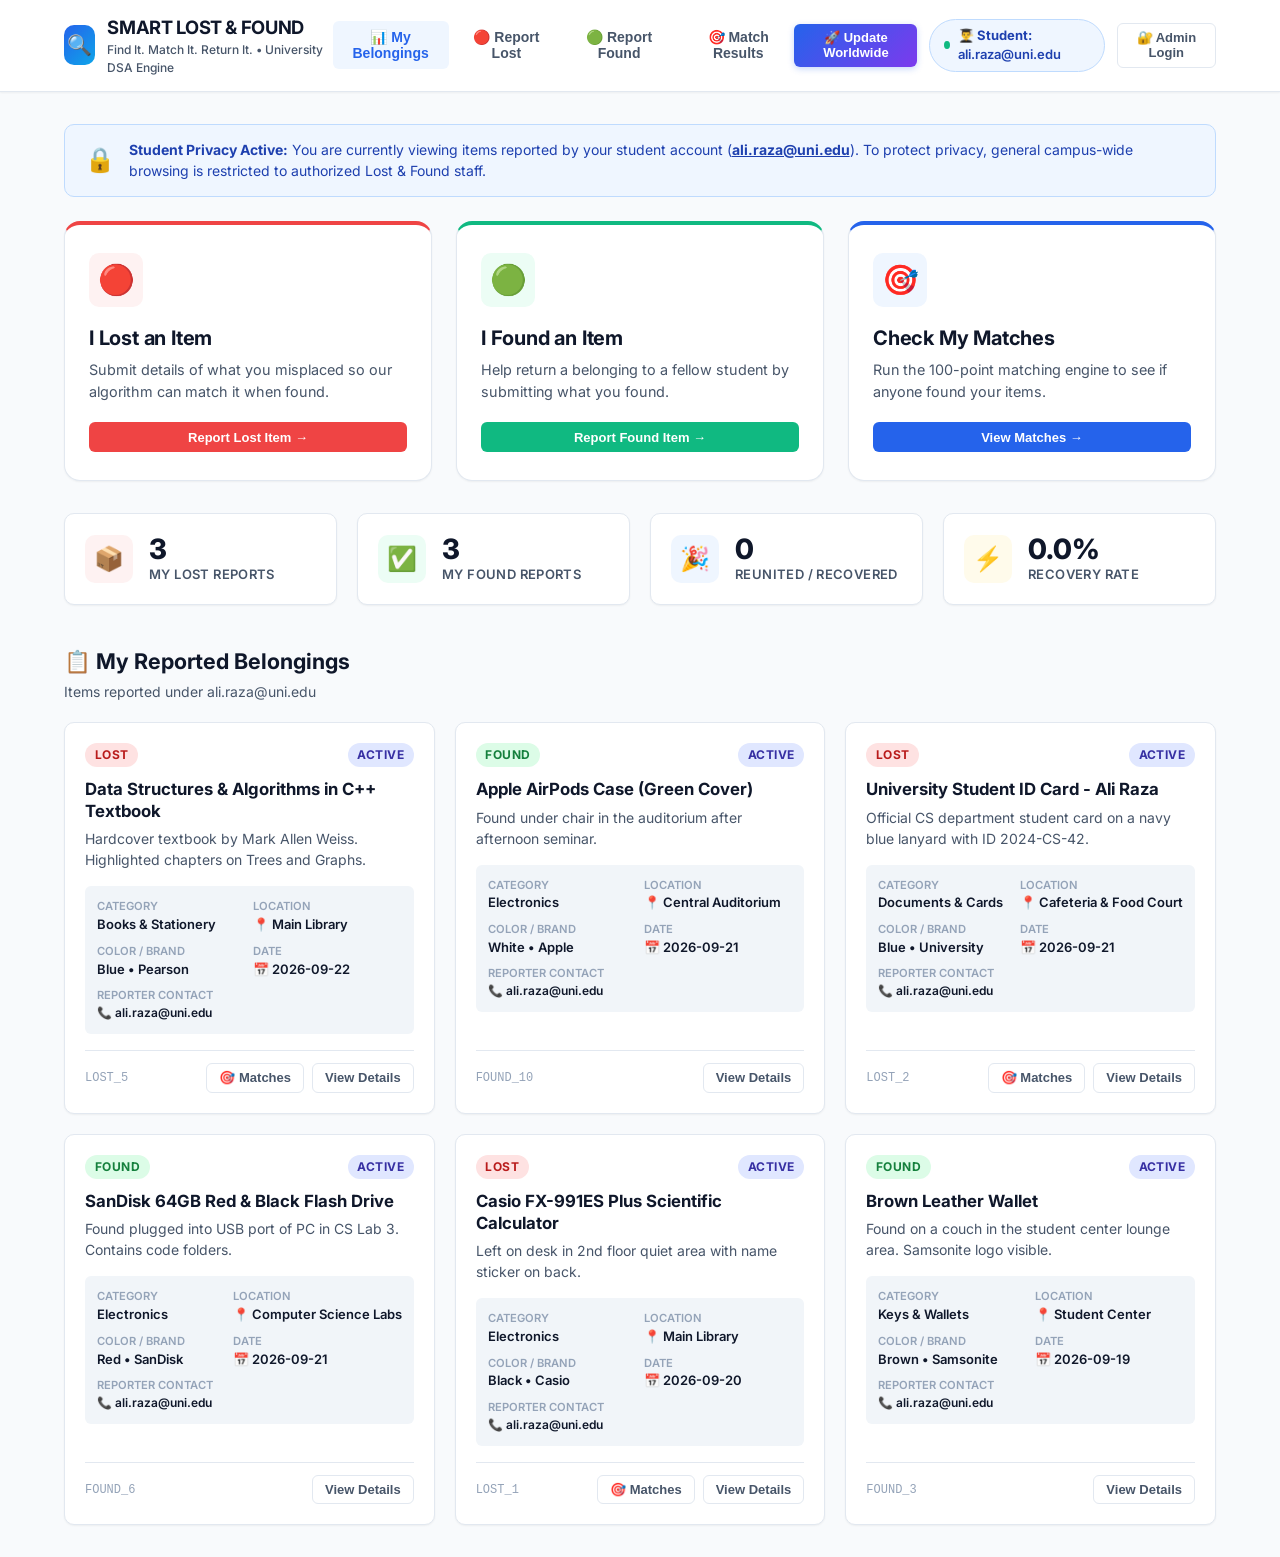
==== commit 76e2c9a2: "Add 1-click Worldwide Update button and remove cloud engine badge from navbar" ====
--- a/smart_lost_found/frontend/index.html
+++ b/smart_lost_found/frontend/index.html
@@ -44,12 +44,11 @@
         </ul>
       </nav>
 
-      <!-- User Role Status & Switcher -->
+      <!-- User Role Status & Worldwide Sync -->
       <div class="user-auth-box">
-        <div id="engine-status-badge" onclick="openBackendConfigModal()" style="font-size:0.75rem; padding:0.25rem 0.6rem; border-radius:9999px; background:#f1f5f9; border:1px solid #e2e8f0; display:inline-flex; align-items:center; gap:0.35rem; color:#475569; cursor:pointer;" title="Click to view or connect C++ Backend URL">
-          <span id="engine-dot" style="width:7px; height:7px; border-radius:50%; background:#10b981; display:inline-block;"></span>
-          <span id="engine-label">Checking Engine...</span>
-        </div>
+        <button class="btn btn-primary btn-sm" id="btn-sync-worldwide" onclick="triggerWorldwideSync()" title="Commit changes &amp; deploy to GitHub worldwide" style="background: linear-gradient(135deg, #2563eb, #7c3aed); border: none; font-weight: 600; display: inline-flex; align-items: center; gap: 0.35rem; box-shadow: 0 2px 6px rgba(37,99,235,0.25);">
+          <span>🚀 Update Worldwide</span>
+        </button>
         <div class="user-badge student-active" id="current-user-badge">
           <span class="user-role-dot"></span>
           <span id="current-user-label">👨‍🎓 Student</span>
@@ -591,39 +590,38 @@
     </div>
   </div>
 
-  <!-- Backend Configuration Modal -->
-  <div id="backend-modal" class="modal-overlay" onclick="handleBackendModalOverlay(event)" style="display:none;">
-    <div class="modal-card" style="max-width:480px;">
+  <!-- Worldwide Sync Modal -->
+  <div id="sync-modal" class="modal-overlay" onclick="handleSyncModalOverlay(event)" style="display:none;">
+    <div class="modal-card" style="max-width:500px;">
       <div style="display:flex; justify-content:space-between; align-items:center; margin-bottom:1.25rem;">
-        <h3 style="margin:0; font-size:1.15rem; font-weight:700;">⚙️ Backend Server Connection</h3>
-        <button onclick="closeBackendConfigModal()" style="background:none; border:none; font-size:1.5rem; cursor:pointer; color:var(--text-muted);">&times;</button>
-      </div>
-
-      <div style="margin-bottom:1rem; padding:0.85rem; border-radius:var(--radius-sm); background:var(--bg-subtle, #f8fafc); border:1px solid var(--border, #e2e8f0); font-size:0.85rem;">
-        <div><strong>Current Mode:</strong> <span id="modal-engine-mode-text">Checking...</span></div>
-        <p style="margin:0.35rem 0 0 0; color:var(--text-secondary); font-size:0.8rem;">
-          On GitHub Pages, the in-browser DSA engine runs automatically. If you want to connect this live site directly to your local C++ Winsock server, enter an HTTPS tunnel or cloud server URL below.
+        <h3 style="margin:0; font-size:1.2rem; font-weight:800; display:flex; align-items:center; gap:0.5rem;">
+          <span>🚀</span> Worldwide GitHub Update
+        </h3>
+        <button onclick="closeSyncModal()" style="background:none; border:none; font-size:1.5rem; cursor:pointer; color:var(--text-muted);">&times;</button>
+      </div>
+
+      <div id="sync-modal-body">
+        <p style="font-size:0.9rem; color:var(--text-secondary); margin-bottom:1rem;">
+          Clicking below will automatically commit your latest items, reports, and status updates directly to GitHub, updating the live website worldwide.
         </p>
-      </div>
-
-      <div class="form-group" style="margin-bottom:1rem;">
-        <label class="form-label">C++ Backend Server URL</label>
-        <input type="text" class="form-input" id="custom-backend-url" placeholder="e.g. https://xxxx.loca.lt or https://xxxx.ngrok-free.app">
-        <span class="form-help">Leave empty to use automatic local/in-browser engine.</span>
-      </div>
-
-      <div style="display:flex; gap:0.5rem; justify-content:flex-end;">
-        <button type="button" class="btn btn-outline btn-sm" onclick="resetBackendToAuto()">Reset to Default</button>
-        <button type="button" class="btn btn-primary btn-sm" onclick="saveAndTestBackendUrl()">Connect &amp; Test</button>
-      </div>
-
-      <div style="margin-top:1.25rem; padding-top:1rem; border-top:1px solid var(--border); font-size:0.75rem; color:var(--text-muted);">
-        <strong>💡 How to link your local PC C++ server to GitHub Pages:</strong>
-        <ol style="margin:0.35rem 0 0 1.25rem; padding:0;">
-          <li>Run <code>run_system.bat</code> on your PC (port 8080).</li>
-          <li>In a terminal, run: <code>npx localtunnel --port 8080</code> (or <code>ngrok http 8080</code>).</li>
-          <li>Paste the generated <code>https://...</code> URL above and click Connect!</li>
-        </ol>
+
+        <div id="sync-status-box" style="padding:1rem; border-radius:var(--radius-sm); background:var(--bg-subtle, #f8fafc); border:1px solid var(--border, #e2e8f0); margin-bottom:1.25rem; font-size:0.875rem;">
+          <div id="sync-status-msg" style="font-weight:600; color:var(--text-primary);">Ready to sync with GitHub repository.</div>
+          <div id="sync-status-sub" style="font-size:0.8rem; color:var(--text-muted); margin-top:0.35rem;">
+            When triggered, git add, commit, and push will run synchronously.
+          </div>
+        </div>
+
+        <div style="display:flex; gap:0.75rem; justify-content:flex-end;">
+          <button type="button" class="btn btn-outline" onclick="closeSyncModal()">Cancel</button>
+          <button type="button" class="btn btn-primary" id="sync-confirm-btn" onclick="executeWorldwideSync()" style="background: linear-gradient(135deg, #2563eb, #7c3aed); border:none; font-weight:700;">
+            🚀 Commit &amp; Deploy Worldwide
+          </button>
+        </div>
+
+        <div style="margin-top:1.25rem; padding-top:1rem; border-top:1px solid var(--border); font-size:0.75rem; color:var(--text-muted);">
+          <strong>💡 Desktop 1-Click Shortcut:</strong> You can also double-click <code>update_worldwide.bat</code> in the project folder anytime to push to GitHub instantly!
+        </div>
       </div>
     </div>
   </div>
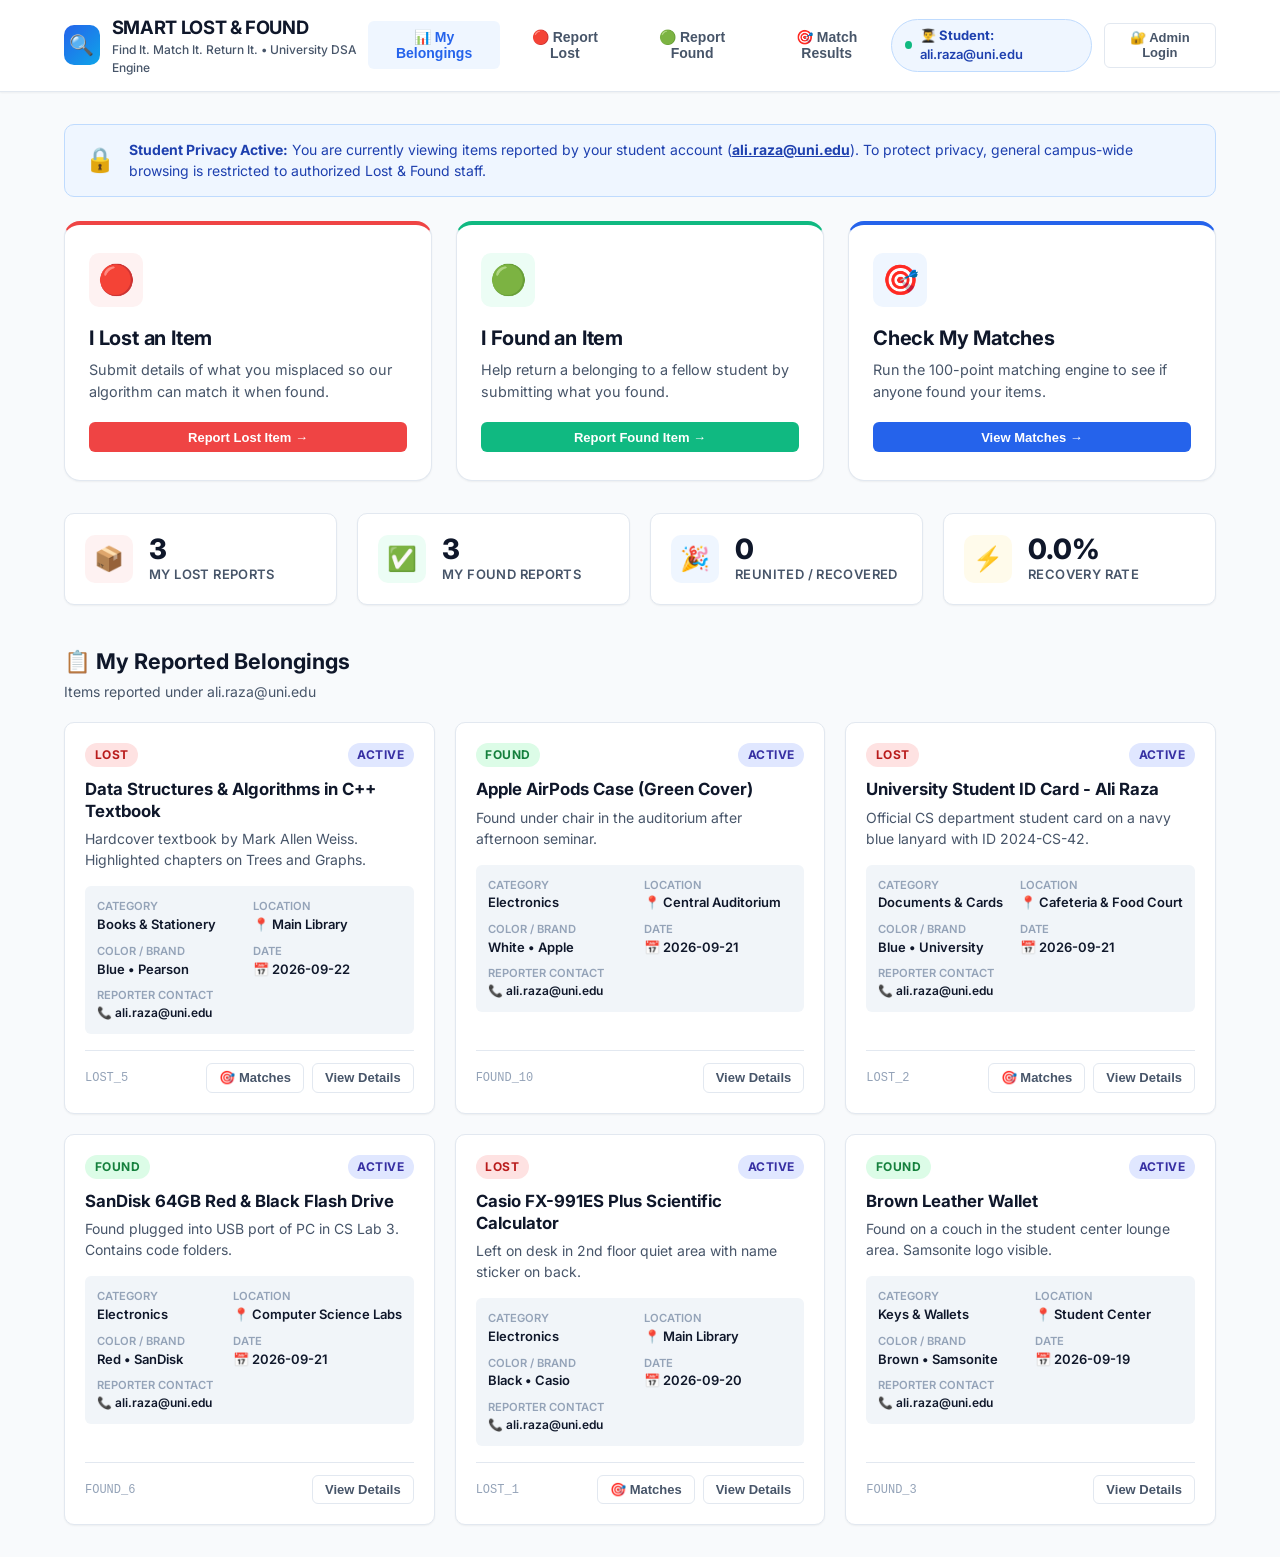
==== commit 7515d7fa: "Show Update Worldwide button only for Admin, clean student navbar, and sync backend route" ====
--- a/smart_lost_found/frontend/index.html
+++ b/smart_lost_found/frontend/index.html
@@ -41,14 +41,15 @@
               onclick="switchView('browse')">🔍 Browse All Items</button></li>
           <li id="nav-item-stats" style="display:none;"><button class="nav-btn" id="nav-stats"
               onclick="switchView('stats')">📈 DSA Engine &amp; Stats</button></li>
+          <li id="nav-item-sync" style="display:none;"><button class="btn btn-primary btn-sm" id="btn-sync-worldwide"
+              onclick="triggerWorldwideSync()" title="Commit changes &amp; deploy to GitHub worldwide"
+              style="background: linear-gradient(135deg, #2563eb, #7c3aed); border: none; font-weight: 600; display: inline-flex; align-items: center; gap: 0.35rem; padding: 0.45rem 0.85rem; border-radius: var(--radius-sm, 6px); color: white; cursor: pointer; box-shadow: 0 2px 6px rgba(37,99,235,0.25);">
+              <span>🚀 Update Worldwide</span></button></li>
         </ul>
       </nav>
 
-      <!-- User Role Status & Worldwide Sync -->
+      <!-- User Role Status & Switcher -->
       <div class="user-auth-box">
-        <button class="btn btn-primary btn-sm" id="btn-sync-worldwide" onclick="triggerWorldwideSync()" title="Commit changes &amp; deploy to GitHub worldwide" style="background: linear-gradient(135deg, #2563eb, #7c3aed); border: none; font-weight: 600; display: inline-flex; align-items: center; gap: 0.35rem; box-shadow: 0 2px 6px rgba(37,99,235,0.25);">
-          <span>🚀 Update Worldwide</span>
-        </button>
         <div class="user-badge student-active" id="current-user-badge">
           <span class="user-role-dot"></span>
           <span id="current-user-label">👨‍🎓 Student</span>
@@ -590,7 +591,7 @@
     </div>
   </div>
 
-  <!-- Worldwide Sync Modal -->
+  <!-- Worldwide Sync Modal (Admin Only) -->
   <div id="sync-modal" class="modal-overlay" onclick="handleSyncModalOverlay(event)" style="display:none;">
     <div class="modal-card" style="max-width:500px;">
       <div style="display:flex; justify-content:space-between; align-items:center; margin-bottom:1.25rem;">
@@ -602,7 +603,7 @@
 
       <div id="sync-modal-body">
         <p style="font-size:0.9rem; color:var(--text-secondary); margin-bottom:1rem;">
-          Clicking below will automatically commit your latest items, reports, and status updates directly to GitHub, updating the live website worldwide.
+          Clicking below will automatically commit your latest items, reports, and status updates directly to GitHub, deploying them to the live website worldwide.
         </p>
 
         <div id="sync-status-box" style="padding:1rem; border-radius:var(--radius-sm); background:var(--bg-subtle, #f8fafc); border:1px solid var(--border, #e2e8f0); margin-bottom:1.25rem; font-size:0.875rem;">
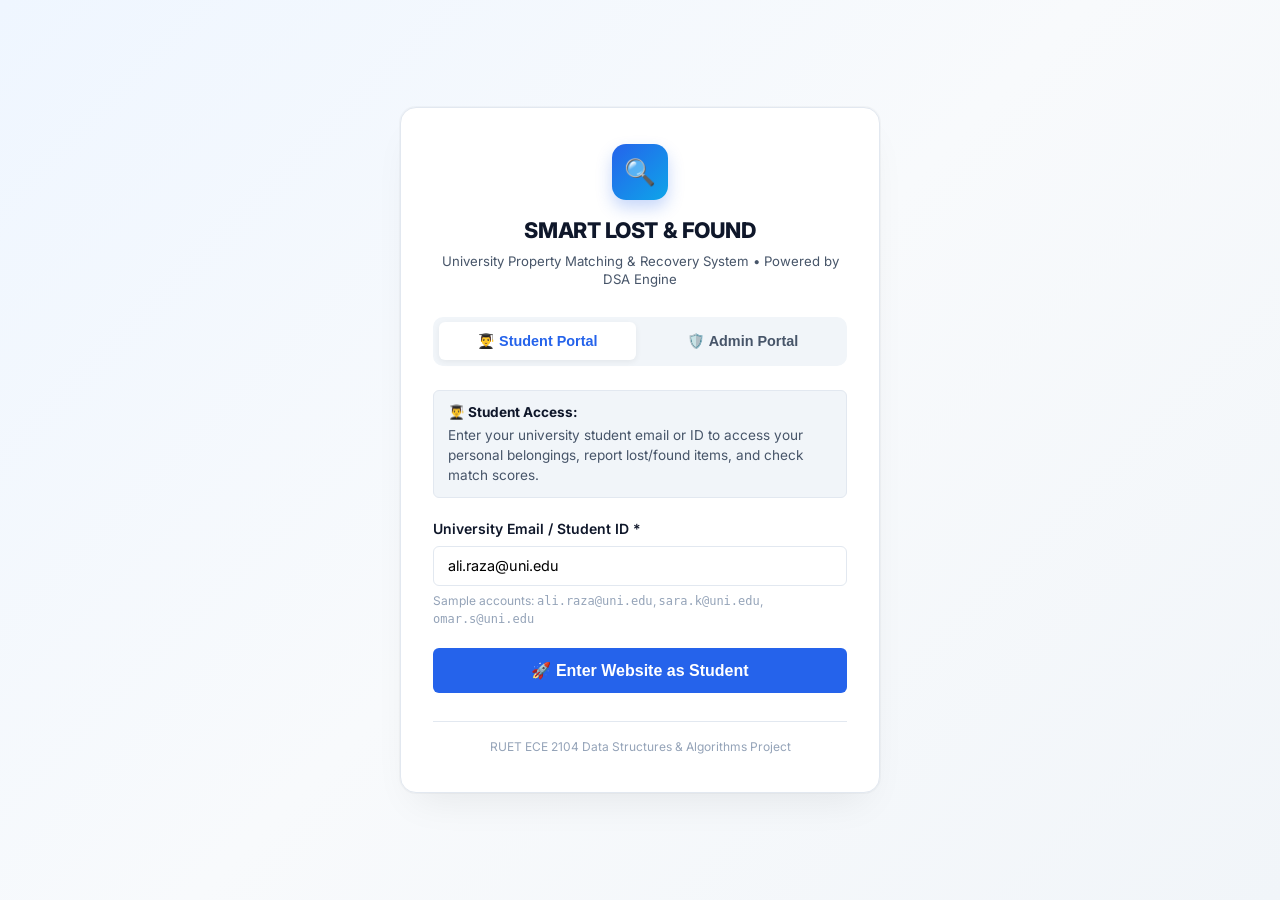
==== commit 67259dd0: "Add starting gateway login screen, remove stats and admin badge from navbar" ====
--- a/smart_lost_found/frontend/index.html
+++ b/smart_lost_found/frontend/index.html
@@ -15,8 +15,69 @@
 
 <body>
 
+  <!-- ===================================================================
+       STARTING GATEWAY LOGIN PAGE (Mandatory Entry Before Website)
+       =================================================================== -->
+  <div id="starting-login-screen" class="starting-login-wrapper" style="display:flex;">
+    <div class="starting-login-card">
+      <div class="starting-brand-header">
+        <div class="starting-brand-icon">🔍</div>
+        <h1 class="starting-brand-title">SMART LOST &amp; FOUND</h1>
+        <p class="starting-brand-subtitle">University Property Matching &amp; Recovery System &bull; Powered by DSA Engine</p>
+      </div>
+
+      <!-- Portal Selector Tabs -->
+      <div class="starting-tabs">
+        <button type="button" class="starting-tab-btn active" id="start-tab-student" onclick="switchStartTab('STUDENT')">
+          👨‍🎓 Student Portal
+        </button>
+        <button type="button" class="starting-tab-btn" id="start-tab-admin" onclick="switchStartTab('ADMIN')">
+          🛡️ Admin Portal
+        </button>
+      </div>
+
+      <!-- Student Portal Form -->
+      <form id="start-student-form" onsubmit="handleStartStudentLogin(event)">
+        <div class="start-form-desc">
+          <strong>👨‍🎓 Student Access:</strong> Enter your university student email or ID to access your personal belongings, report lost/found items, and check match scores.
+        </div>
+        <div class="form-group" style="margin-bottom:1.25rem;">
+          <label class="form-label">University Email / Student ID *</label>
+          <input type="text" class="form-input" id="start-student-email" required placeholder="e.g., ali.raza@uni.edu" value="ali.raza@uni.edu">
+          <span class="form-help">Sample accounts: <code>ali.raza@uni.edu</code>, <code>sara.k@uni.edu</code>, <code>omar.s@uni.edu</code></span>
+        </div>
+        <button type="submit" class="btn btn-primary" style="width:100%; padding:0.75rem; font-size:1rem; font-weight:700;">
+          🚀 Enter Website as Student
+        </button>
+      </form>
+
+      <!-- Admin Portal Form -->
+      <form id="start-admin-form" style="display:none;" onsubmit="handleStartAdminLogin(event)">
+        <div class="start-form-desc">
+          <strong>🛡️ Administrator Access:</strong> Lost &amp; Found department staff portal for campus-wide items management and worldwide live deployment.
+        </div>
+        <div class="form-group" style="margin-bottom:1rem;">
+          <label class="form-label">Admin Username</label>
+          <input type="text" class="form-input" id="start-admin-user" required placeholder="admin" value="admin">
+        </div>
+        <div class="form-group" style="margin-bottom:1.25rem;">
+          <label class="form-label">Admin Password</label>
+          <input type="password" class="form-input" id="start-admin-pass" required placeholder="••••••••" value="admin123">
+          <span class="form-help">Default demo credentials: <code>admin</code> / <code>admin123</code></span>
+        </div>
+        <button type="submit" class="btn btn-primary" style="width:100%; padding:0.75rem; font-size:1rem; font-weight:700; background: linear-gradient(135deg, #2563eb, #7c3aed); border:none;">
+          🔐 Enter Website as Administrator
+        </button>
+      </form>
+
+      <div class="start-card-footer">
+        <span>RUET ECE 2104 Data Structures &amp; Algorithms Project</span>
+      </div>
+    </div>
+  </div>
+
   <!-- Top Navigation Bar -->
-  <header class="navbar">
+  <header class="navbar" id="app-header" style="display:none;">
     <div class="nav-container">
       <a href="#dashboard" class="brand-logo" onclick="switchView('dashboard')">
         <div class="brand-icon">🔍</div>
@@ -29,18 +90,13 @@
       <!-- Primary Navigation Links -->
       <nav>
         <ul class="nav-links">
-          <li><button class="nav-btn active" id="nav-dashboard" onclick="switchView('dashboard')">🏠 My Items</button>
-          </li>
-          <li><button class="nav-btn" id="nav-report-lost" onclick="switchView('report-lost')">🔴 Report Lost</button>
-          </li>
-          <li><button class="nav-btn" id="nav-report-found" onclick="switchView('report-found')">🟢 Report
-              Found</button></li>
+          <li><button class="nav-btn active" id="nav-dashboard" onclick="switchView('dashboard')">📊 My Belongings</button></li>
+          <li><button class="nav-btn" id="nav-report-lost" onclick="switchView('report-lost')">🔴 Report Lost</button></li>
+          <li><button class="nav-btn" id="nav-report-found" onclick="switchView('report-found')">🟢 Report Found</button></li>
           <li><button class="nav-btn" id="nav-matches" onclick="switchView('matches')">🎯 Match Results</button></li>
           <!-- Admin-Only Navigation (Dynamically shown when admin logs in) -->
           <li id="nav-item-browse" style="display:none;"><button class="nav-btn" id="nav-browse"
               onclick="switchView('browse')">🔍 Browse All Items</button></li>
-          <li id="nav-item-stats" style="display:none;"><button class="nav-btn" id="nav-stats"
-              onclick="switchView('stats')">📈 DSA Engine &amp; Stats</button></li>
           <li id="nav-item-sync" style="display:none;"><button class="btn btn-primary btn-sm" id="btn-sync-worldwide"
               onclick="triggerWorldwideSync()" title="Commit changes &amp; deploy to GitHub worldwide"
               style="background: linear-gradient(135deg, #2563eb, #7c3aed); border: none; font-weight: 600; display: inline-flex; align-items: center; gap: 0.35rem; padding: 0.45rem 0.85rem; border-radius: var(--radius-sm, 6px); color: white; cursor: pointer; box-shadow: 0 2px 6px rgba(37,99,235,0.25);">
@@ -52,16 +108,15 @@
       <div class="user-auth-box">
         <div class="user-badge student-active" id="current-user-badge">
           <span class="user-role-dot"></span>
-          <span id="current-user-label">👨‍🎓 Student</span>
-        </div>
-        <button class="btn btn-outline btn-sm" id="auth-action-btn" onclick="openLoginModal()">🔐 Switch / Admin
-          Login</button>
+          <span id="current-user-label">👨‍🎓 <strong>Student:</strong> ali.raza@uni.edu</span>
+        </div>
+        <button class="btn btn-outline btn-sm" id="auth-action-btn" onclick="handleSignOut()">🚪 Sign Out</button>
       </div>
     </div>
   </header>
 
   <!-- Main Content Container -->
-  <main class="main-wrapper">
+  <main class="main-wrapper" id="app-main" style="display:none;">
 
     <!-- ===================================================================
          VIEW 1: DASHBOARD (HOME)
--- a/smart_lost_found/frontend/css/style.css
+++ b/smart_lost_found/frontend/css/style.css
@@ -1003,4 +1003,117 @@
   font-size: 1.5rem;
   line-height: 1;
   flex-shrink: 0;
+}
+
+/* ── Starting Gateway Login Screen ─────────────────────────────────── */
+.starting-login-wrapper {
+  min-height: 100vh;
+  display: flex;
+  align-items: center;
+  justify-content: center;
+  padding: 1.5rem;
+  background: linear-gradient(135deg, #eff6ff 0%, #f8fafc 50%, #f1f5f9 100%);
+}
+
+.starting-login-card {
+  width: 100%;
+  max-width: 480px;
+  background: #ffffff;
+  border-radius: var(--radius-lg);
+  border: 1px solid var(--border);
+  box-shadow: 0 20px 40px -15px rgba(0, 0, 0, 0.08), 0 0 1px 1px rgba(0, 0, 0, 0.03);
+  padding: 2.25rem 2rem;
+  animation: fadeIn 0.3s ease-in-out;
+}
+
+.starting-brand-header {
+  text-align: center;
+  margin-bottom: 1.75rem;
+}
+
+.starting-brand-icon {
+  width: 56px;
+  height: 56px;
+  margin: 0 auto 0.85rem auto;
+  background: linear-gradient(135deg, var(--primary), var(--accent));
+  color: white;
+  border-radius: 14px;
+  display: flex;
+  align-items: center;
+  justify-content: center;
+  font-size: 1.6rem;
+  box-shadow: 0 8px 16px rgba(37, 99, 235, 0.25);
+}
+
+.starting-brand-title {
+  font-size: 1.35rem;
+  font-weight: 800;
+  letter-spacing: -0.02em;
+  color: var(--text-primary);
+  margin: 0 0 0.35rem 0;
+}
+
+.starting-brand-subtitle {
+  font-size: 0.825rem;
+  color: var(--text-secondary);
+  margin: 0;
+  line-height: 1.4;
+}
+
+.starting-tabs {
+  display: flex;
+  gap: 0.5rem;
+  background: var(--bg-subtle);
+  padding: 0.35rem;
+  border-radius: var(--radius-md);
+  margin-bottom: 1.5rem;
+}
+
+.starting-tab-btn {
+  flex: 1;
+  border: none;
+  background: transparent;
+  padding: 0.65rem;
+  font-size: 0.9rem;
+  font-weight: 600;
+  color: var(--text-secondary);
+  border-radius: var(--radius-sm);
+  cursor: pointer;
+  transition: all 0.2s ease;
+  display: flex;
+  align-items: center;
+  justify-content: center;
+  gap: 0.4rem;
+}
+
+.starting-tab-btn.active {
+  background: #ffffff;
+  color: var(--primary);
+  box-shadow: 0 2px 6px rgba(0, 0, 0, 0.06);
+}
+
+.start-form-desc {
+  font-size: 0.85rem;
+  color: var(--text-secondary);
+  margin-bottom: 1.25rem;
+  background: var(--bg-subtle);
+  border: 1px solid var(--border);
+  border-radius: var(--radius-sm);
+  padding: 0.75rem 0.85rem;
+  line-height: 1.45;
+}
+
+.start-form-desc strong {
+  color: var(--text-primary);
+  display: block;
+  margin-bottom: 0.25rem;
+}
+
+.start-card-footer {
+  text-align: center;
+  margin-top: 1.75rem;
+  padding-top: 1rem;
+  border-top: 1px solid var(--border);
+  font-size: 0.75rem;
+  color: var(--text-muted);
 }
